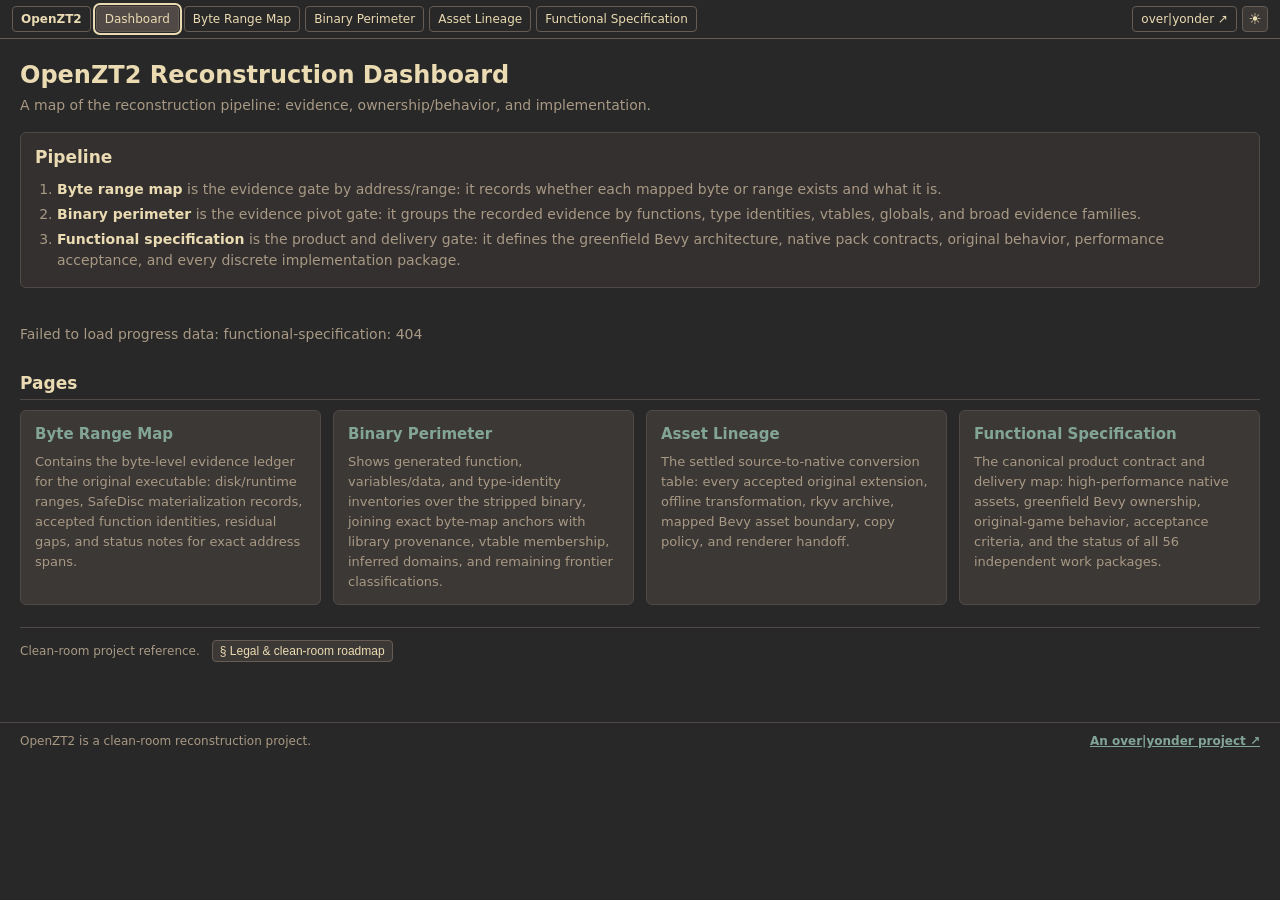
==== source/index.html @ 0810d1c4 "Prepare site for Cloudflare Pages" ====
<!doctype html>
<html lang="en">
<meta charset="utf-8">
<meta name="viewport" content="width=device-width, initial-scale=1">
<meta name="robots" content="noindex, nofollow">
<title>OpenZT2 — Reconstruction Dashboard</title>
<link rel="canonical" href="https://openzt2.over-yonder.tech/">
<style>
:root{color-scheme:light;--fg:#3c3836;--muted:#7c6f64;--line:#d5c4a1;--panel:#fbf1c7;--soft:#ebdbb2;--link:#076678;--control:#f2e5bc;--control-border:#a89984;--active:#ebdbb2;--ok:#79740e;--warn:#b57614;--frontier:#8f3f71;--bad:#9d0006}
:root[data-theme="dark"]{color-scheme:dark;--fg:#ebdbb2;--muted:#a89984;--line:#504945;--panel:#282828;--soft:#3c3836;--link:#83a598;--control:#3c3836;--control-border:#665c54;--active:#504945;--ok:#98971a;--warn:#d79921;--frontier:#b16286;--bad:#cc241d}
*{box-sizing:border-box}html,body{background:var(--panel);color:var(--fg);overscroll-behavior:none}body{margin:0;font:14px/1.5 system-ui,sans-serif}a{color:var(--link)}
button,input,select{background:var(--control);color:var(--fg);border:1px solid var(--control-border);border-radius:4px;padding:3px 7px;font-size:12px}button{cursor:pointer}
.tabs{box-sizing:border-box;display:grid;grid-template-columns:repeat(4,minmax(0,1fr)) 34px 26px;gap:5px;width:min(calc(100vw - 24px),1000px);margin:5px auto 6px;font:12px/1.05 system-ui,sans-serif}.tabs a{display:flex;align-items:center;justify-content:center;min-height:24px;padding:2px 6px;text-align:center;white-space:nowrap;color:var(--fg);text-decoration:none;border:1px solid var(--control-border);border-radius:4px;background:var(--panel)}.tabs a.active{background:var(--active);outline:2px solid currentColor;outline-offset:1px}
.tabs a.gstart{margin-left:9px;position:relative}.tabs a.gstart::before{content:"";position:absolute;left:-5px;top:2px;bottom:2px;border-left:1px solid var(--control-border)}
.nav-icon{display:none}.theme-toggle{width:24px;height:24px;display:flex;align-items:center;justify-content:center;background:var(--control);color:var(--fg);border:1px solid var(--control-border);border-radius:4px;padding:0;font:15px/1 system-ui,sans-serif;cursor:pointer}
main{max-width:1180px;margin:0 auto;padding:8px 20px 60px}h1{font-size:24px;margin:10px 0 2px}.sub{color:var(--muted);margin:0 0 16px}
.pipeline{border:1px solid var(--line);border-radius:6px;background:color-mix(in srgb,var(--soft) 55%,transparent);padding:12px 14px;margin:12px 0 18px}.pipeline h2{margin:0 0 8px;border:0;padding:0}.pipeline ol{margin:0;padding-left:22px}.pipeline li{margin:4px 0;color:var(--muted)}.pipeline strong{color:var(--fg)}
.progress-grid{display:grid;grid-template-columns:repeat(2,minmax(0,1fr));gap:12px;margin:14px 0 18px}
.progress-card{border:1px solid var(--line);border-radius:5px;background:color-mix(in srgb,var(--soft) 55%,transparent);padding:10px 12px}.progress-card h3{margin:0 0 7px;font-size:15px}.progress-card h3 a{text-decoration:none}
.progress-card.primary{grid-column:1/-1}
.stacked-bar{display:flex;width:100%;height:28px;overflow:hidden;border:1px solid var(--control-border);border-radius:4px;background:var(--panel)}
.seg{display:flex;align-items:center;justify-content:center;min-width:2px;color:#fbf1c7;font:700 11px/1 system-ui,sans-serif;white-space:nowrap}.seg-accepted,.seg-known,.seg-named,.seg-all{background:#79740e}.seg-candidate,.seg-some{background:#b57614}.seg-open,.seg-unnamed,.seg-none{background:#9d0006}.seg-mid,.seg-type{background:#076678}.seg-support{background:#7c6f64}.mini-label{margin:8px 0 3px;font-size:12px;color:var(--muted)}
.seg-brief{background:#b57614}.seg-active{background:#8f3f71}.seg-implemented{background:#076678}.seg-verified{background:#79740e}.seg-blocked{background:#9d0006}
.legend{display:grid;grid-template-columns:repeat(auto-fit,minmax(170px,1fr));gap:3px 12px;margin:7px 0 0;font-size:12px;color:var(--muted)}.legend-row{display:flex;align-items:center;gap:6px}.swatch{width:10px;height:10px;border-radius:2px;display:inline-block;flex:0 0 auto}.progress-note{font-size:12.5px;color:var(--muted);margin:8px 0 0!important}
h2{font-size:17px;margin:26px 0 6px;border-bottom:1px solid var(--line);padding-bottom:3px}
.doc-grid{display:grid;grid-template-columns:repeat(auto-fit,minmax(230px,1fr));gap:12px;margin:10px 0 18px}
.doc-card{border:1px solid var(--line);border-radius:6px;background:var(--soft);padding:12px 14px}
.doc-card h3{margin:0 0 6px;font-size:15px}.doc-card p{margin:0;color:var(--muted);font-size:13px;line-height:1.55}.doc-card a{font-weight:700;text-decoration:none}
.legalrow{margin:22px 0 0;border-top:1px solid var(--line);padding-top:12px;color:var(--muted);font-size:12px;display:flex;gap:12px;align-items:center;flex-wrap:wrap}
.legalrow button{font-size:12px}
.modal[hidden]{display:none}.modal{position:fixed;inset:0;background:rgba(0,0,0,.5);display:flex;align-items:center;justify-content:center;z-index:60}
.modal-box{background:var(--panel);width:min(92vw,1000px);height:min(88vh,900px);border:1px solid var(--line);border-radius:6px;display:flex;flex-direction:column}
.modal-box header{display:flex;justify-content:space-between;align-items:center;padding:6px 10px;border-bottom:1px solid var(--line)}
.modal-box iframe{flex:1;border:0;width:100%}
@media(min-width:881px){.tabs{grid-template-columns:minmax(72px,.8fr) minmax(110px,1fr) minmax(96px,.9fr) minmax(220px,1.6fr) 34px 26px;width:min(calc(100vw - 24px),1000px)}}@media(max-width:880px){body{padding-bottom:62px}.tabs{position:fixed;left:0;right:0;bottom:0;z-index:50;grid-template-columns:repeat(6,minmax(0,1fr));width:100%;margin:0;padding:6px 8px;background:var(--panel);border-top:1px solid var(--control-border);font:11px/1 system-ui,sans-serif}.tabs a{min-height:48px;padding:0;white-space:normal;border-radius:4px;min-width:0}.tabs a.gstart{margin-left:0}.tabs a.gstart::before{display:none}.nav-icon{display:block;font:22px/1 system-ui,sans-serif}.nav-label{position:absolute;width:1px;height:1px;overflow:hidden;clip:rect(0 0 0 0);white-space:nowrap}.theme-toggle,.reload-toggle{width:48px;height:48px;font-size:22px}main{padding:8px 10px 74px}.progress-grid{grid-template-columns:1fr}.seg{font-size:10px}}
</style>
<link rel="stylesheet" href="site-shell.css?v=1">
<!-- Cloudflare Web Analytics -->
<script defer src="https://static.cloudflareinsights.com/beacon.min.js" data-cf-beacon="{&quot;token&quot;:&quot;7462f5834b4745449f0f5e46d98a53ab&quot;}"></script>
<!-- End Cloudflare Web Analytics -->
<body>
<nav class="tabs" aria-label="OpenZT2"><a class="site-brand" href="/">OpenZT2</a><a class="active" href="/"><span class="nav-icon" aria-hidden="true">▣</span><span class="nav-label">Dashboard</span></a><a class="gstart" href="zt-disk-map"><span class="nav-icon" aria-hidden="true">▦</span><span class="nav-label">Byte Range Map</span></a><a href="perimeter"><span class="nav-icon" aria-hidden="true">▤</span><span class="nav-label">Binary Perimeter</span></a><a href="asset-lineage"><span class="nav-icon" aria-hidden="true">⇥</span><span class="nav-label">Asset Lineage</span></a><a class="gstart" href="functional-specification"><span class="nav-icon" aria-hidden="true">◇</span><span class="nav-label">Functional Specification</span></a><a class="site-company" href="https://over-yonder.tech/">over|yonder ↗</a></nav>
<main>
 <h1>OpenZT2 Reconstruction Dashboard</h1>
 <p class="sub">A map of the reconstruction pipeline: evidence, ownership/behavior, and implementation.</p>

 <section class="pipeline" aria-label="Reconstruction pipeline">
  <h2>Pipeline</h2>
  <ol>
   <li><strong>Byte range map</strong> is the evidence gate by address/range: it records whether each mapped byte or range exists and what it is.</li>
   <li><strong>Binary perimeter</strong> is the evidence pivot gate: it groups the recorded evidence by functions, type identities, vtables, globals, and broad evidence families.</li>
   <li><strong>Functional specification</strong> is the product and delivery gate: it defines the greenfield Bevy architecture, native pack contracts, original behavior, performance acceptance, and every discrete implementation package.</li>
  </ol>
 </section>

 <div class="progress-grid" id="progress-bars" aria-label="Project progress summary"></div>

 <h2>Pages</h2>
 <div class="doc-grid" aria-label="Project page guide">
  <div class="doc-card">
   <h3><a href="zt-disk-map">Byte Range Map</a></h3>
   <p>Contains the byte-level evidence ledger for the original executable: disk/runtime ranges, SafeDisc materialization records, accepted function identities, residual gaps, and status notes for exact address spans.</p>
  </div>
  <div class="doc-card">
   <h3><a href="perimeter">Binary Perimeter</a></h3>
   <p>Shows generated function, variables/data, and type-identity inventories over the stripped binary, joining exact byte-map anchors with library provenance, vtable membership, inferred domains, and remaining frontier classifications.</p>
  </div>
  <div class="doc-card">
   <h3><a href="asset-lineage">Asset Lineage</a></h3>
   <p>The settled source-to-native conversion table: every accepted original extension, offline transformation, rkyv archive, mapped Bevy asset boundary, copy policy, and renderer handoff.</p>
  </div>
  <div class="doc-card">
   <h3><a href="functional-specification">Functional Specification</a></h3>
   <p>The canonical product contract and delivery map: high-performance native assets, greenfield Bevy ownership, original-game behavior, acceptance criteria, and the status of all 56 independent work packages.</p>
  </div>
 </div>

 <div class="legalrow">
  <span>Clean-room project reference.</span>
  <button type="button" id="legal-open">§ Legal &amp; clean-room roadmap</button>
 </div>
</main>
<footer class="site-footer"><span>OpenZT2 is a clean-room reconstruction project.</span><a href="https://over-yonder.tech/">An over|yonder project ↗</a></footer>
<div class="modal" id="legal-modal" hidden>
 <div class="modal-box">
  <header><strong>Clean-Room Legal Roadmap</strong><button type="button" id="legal-close">Close</button></header>
  <iframe class="legal-frame" src="clean-room-legal-roadmap" title="Legal Roadmap"></iframe>
 </div>
</div>
<script>
(()=>{const key="zt2-theme";const root=document.documentElement;const stored=()=>{try{return localStorage.getItem(key)}catch(_){return null}};const save=t=>{try{localStorage.setItem(key,t)}catch(_){}};const syncFrames=t=>{for(const f of document.querySelectorAll("iframe.legal-frame")){try{if(f.contentDocument)f.contentDocument.documentElement.dataset.theme=t}catch(_){}}};const apply=(t,p=false)=>{root.dataset.theme=t;if(p)save(t);const b=document.querySelector(".theme-toggle");if(b){b.textContent=t==="dark"?"☀":"☾";b.title="Toggle theme"}syncFrames(t)};apply(stored()==="light"?"light":"dark");window.addEventListener("DOMContentLoaded",()=>{const b=document.createElement("button");b.type="button";b.className="theme-toggle";b.onclick=()=>apply(root.dataset.theme==="dark"?"light":"dark",true);document.querySelector(".tabs").append(b);for(const f of document.querySelectorAll("iframe.legal-frame"))f.addEventListener("load",()=>syncFrames(root.dataset.theme||"dark"));apply(root.dataset.theme||"dark")})})();
const esc=s=>String(s).replace(/[&<>"']/g,c=>({"&":"&amp;","<":"&lt;",">":"&gt;",'"':"&quot;","'":"&#39;"}[c]));
async function text(urls){let last;for(const u of urls){try{const r=await fetch(u);if(r.ok)return await r.text();last=u+": "+r.status}catch(e){last=e.message}}throw new Error(last)}
function pct(n,total){return total?`${(100*n/total).toFixed(1)}%`:"0.0%"}
function seg(cls,n,total,label){return n?`<div class="seg ${cls}" style="width:${100*n/(total||1)}%" title="${esc(label)}">${pct(n,total)}</div>`:""}
function legend(cls,label){return `<div class="legend-row"><span class="swatch ${cls}"></span>${esc(label)}</div>`}
(()=>{const m=document.getElementById("legal-modal");document.getElementById("legal-open").onclick=()=>m.hidden=false;document.getElementById("legal-close").onclick=()=>m.hidden=true;m.onclick=e=>{if(e.target===m)m.hidden=true}})();
text(["functional-specification"]).then(specText=>{
 const plan=packageProgress(specText);
 document.getElementById("progress-bars").innerHTML=[
   `<div class="progress-card primary">
    <h3><a href="functional-specification">Game Package Delivery</a></h3>
    <div class="stacked-bar" role="img" aria-label="${esc(plan.aria)}">
     ${plan.segments}
    </div>
    <div class="legend">${plan.legend}</div>
    <p class="progress-note">${plan.note}</p>
   </div>`,
   `<div class="progress-card">
    <h3><a href="perimeter">Evidence Gates</a></h3>
    <p class="progress-note">Byte range and binary perimeter coverage remain on their evidence pages. The delivery bar tracks the packages whose combined acceptance produces the complete game.</p>
   </div>`
 ].join("");
}).catch(e=>{document.getElementById("progress-bars").insertAdjacentHTML("afterend",`<p class="sub">Failed to load progress data: ${esc(e.message)}</p>`)});
function packageProgress(source){
 const order=[["brief","Brief ready"],["active","Active"],["implemented","Implemented"],["verified","Verified"],["blocked","Blocked"]];
 const counts=Object.fromEntries(order.map(([s])=>[s,0]));
 const doc=new DOMParser().parseFromString(source,"text/html");
 for(const card of doc.querySelectorAll(".package-card"))for(const [status] of order)if(card.classList.contains(`package-status-${status}`))counts[status]++;
 const total=Object.values(counts).reduce((a,n)=>a+n,0);
 return {
  aria:order.filter(([s])=>counts[s]).map(([s])=>`${s} ${counts[s]}`).join(", "),
  segments:order.map(([s,l])=>seg(`seg-${s}`,counts[s],total,`${l}: ${counts[s]}`)).join(""),
  legend:order.filter(([s])=>counts[s]).map(([s,l])=>legend(`seg-${s}`,`${l}: ${counts[s].toLocaleString()}`)).join(""),
  note:`${counts.verified.toLocaleString()} of ${total.toLocaleString()} packages have passed complete acceptance. Only verified packages are green.`
 };
}
</script>
</html>
---- source/site-shell.css ----
.tabs {
  position: sticky !important;
  top: 0 !important;
  left: auto !important;
  right: auto !important;
  bottom: auto !important;
  z-index: 50 !important;
  box-sizing: border-box;
  display: flex !important;
  align-items: center;
  gap: 5px !important;
  width: auto !important;
  margin: 0 !important;
  padding: 6px 12px !important;
  overflow-x: auto;
  background: var(--panel) !important;
  border: 0 !important;
  border-bottom: 1px solid var(--control-border) !important;
  font: 12px/1.05 system-ui, sans-serif !important;
}

.tabs a,
.tabs button.nav-tab {
  box-sizing: border-box;
  flex: 0 0 auto;
  min-width: 0 !important;
  min-height: 26px !important;
  padding: 3px 8px !important;
  white-space: nowrap !important;
}

.tabs a.gstart { margin-left: 0 !important; }
.tabs a.gstart::before { display: none !important; }
.tabs .site-brand { font-weight: 700 !important; }
.tabs .site-company { margin-left: auto !important; }

.tabs .theme-toggle,
.tabs .reload-toggle {
  flex: 0 0 26px;
  width: 26px !important;
  height: 26px !important;
  min-height: 26px !important;
  font-size: 15px !important;
}

.nav-icon { display: none !important; }
.nav-label {
  position: static !important;
  width: auto !important;
  height: auto !important;
  overflow: visible !important;
  clip: auto !important;
  white-space: nowrap !important;
}

body { padding-bottom: 0 !important; }
main,
.map-content {
  width: auto !important;
  max-width: none !important;
  margin-left: 0 !important;
  margin-right: 0 !important;
}
.doc-source {
  width: auto !important;
  max-width: none !important;
  margin: 0 !important;
  padding-top: 8px !important;
}

.site-footer {
  display: flex;
  align-items: center;
  justify-content: space-between;
  gap: 12px;
  margin: 0;
  padding: 10px 20px;
  border-top: 1px solid var(--line);
  color: var(--muted);
  background: var(--panel);
  font: 12px/1.35 system-ui, sans-serif;
}
.site-footer a { font-weight: 600; }

html.embedded .tabs,
html.embedded .site-footer { display: none !important; }
html.embedded body { padding: 0 !important; }
html.embedded main { padding: 10px 12px !important; }

@media (max-width: 880px) {
  .tabs { position: sticky !important; padding: 6px 8px !important; }
  .tabs .site-company { margin-left: 0 !important; }
  main { padding-bottom: 32px !important; }
  .site-footer {
    align-items: flex-start;
    flex-direction: column;
    padding: 10px;
  }
}
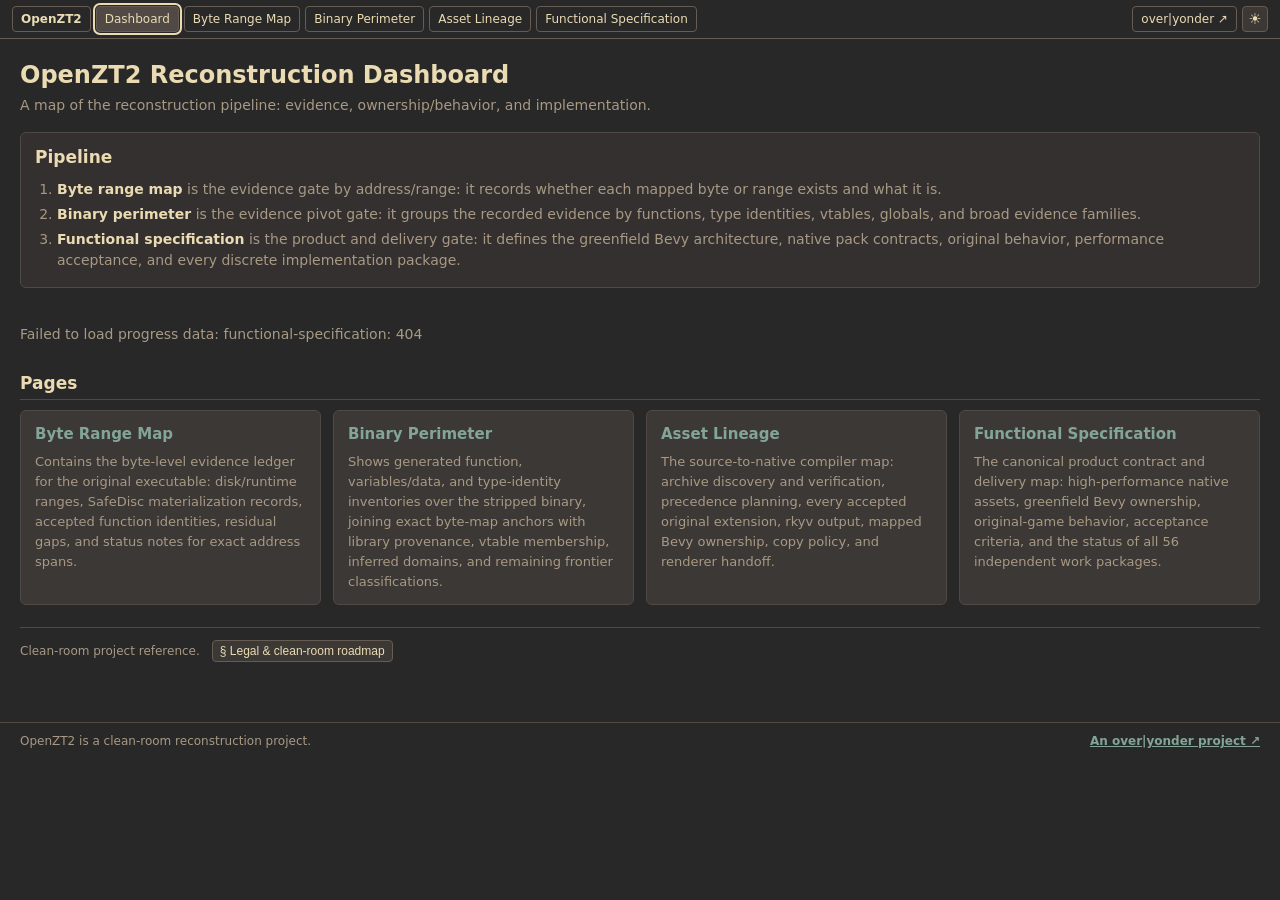
==== commit 755af6b3: "Update compiler progress and asset lineage" ====
--- a/source/index.html
+++ b/source/index.html
@@ -67,7 +67,7 @@
   </div>
   <div class="doc-card">
    <h3><a href="asset-lineage">Asset Lineage</a></h3>
-   <p>The settled source-to-native conversion table: every accepted original extension, offline transformation, rkyv archive, mapped Bevy asset boundary, copy policy, and renderer handoff.</p>
+   <p>The source-to-native compiler map: archive discovery and verification, precedence planning, every accepted original extension, rkyv output, mapped Bevy ownership, copy policy, and renderer handoff.</p>
   </div>
   <div class="doc-card">
    <h3><a href="functional-specification">Functional Specification</a></h3>
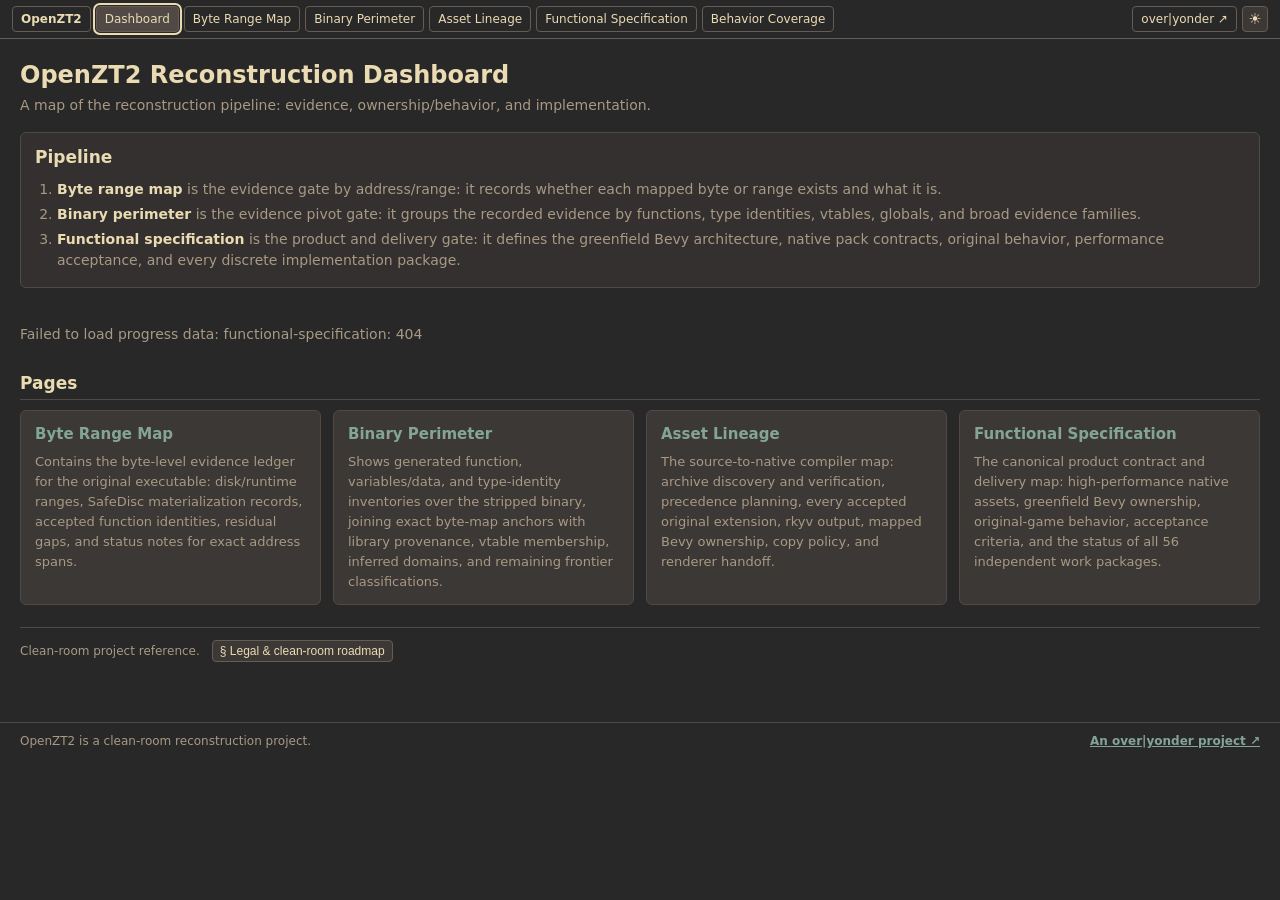
==== commit 0a4b19b1: "Publish OpenZT2 behavior coverage" ====
--- a/source/index.html
+++ b/source/index.html
@@ -39,7 +39,7 @@
 <script defer src="https://static.cloudflareinsights.com/beacon.min.js" data-cf-beacon="{&quot;token&quot;:&quot;7462f5834b4745449f0f5e46d98a53ab&quot;}"></script>
 <!-- End Cloudflare Web Analytics -->
 <body>
-<nav class="tabs" aria-label="OpenZT2"><a class="site-brand" href="/">OpenZT2</a><a class="active" href="/"><span class="nav-icon" aria-hidden="true">▣</span><span class="nav-label">Dashboard</span></a><a class="gstart" href="zt-disk-map"><span class="nav-icon" aria-hidden="true">▦</span><span class="nav-label">Byte Range Map</span></a><a href="perimeter"><span class="nav-icon" aria-hidden="true">▤</span><span class="nav-label">Binary Perimeter</span></a><a href="asset-lineage"><span class="nav-icon" aria-hidden="true">⇥</span><span class="nav-label">Asset Lineage</span></a><a class="gstart" href="functional-specification"><span class="nav-icon" aria-hidden="true">◇</span><span class="nav-label">Functional Specification</span></a><a class="site-company" href="https://over-yonder.tech/">over|yonder ↗</a></nav>
+<nav class="tabs" aria-label="OpenZT2"><a class="site-brand" href="/">OpenZT2</a><a class="active" href="/"><span class="nav-icon" aria-hidden="true">▣</span><span class="nav-label">Dashboard</span></a><a class="gstart" href="zt-disk-map"><span class="nav-icon" aria-hidden="true">▦</span><span class="nav-label">Byte Range Map</span></a><a href="perimeter"><span class="nav-icon" aria-hidden="true">▤</span><span class="nav-label">Binary Perimeter</span></a><a href="asset-lineage"><span class="nav-icon" aria-hidden="true">⇥</span><span class="nav-label">Asset Lineage</span></a><a class="gstart" href="functional-specification"><span class="nav-icon" aria-hidden="true">◇</span><span class="nav-label">Functional Specification</span></a><a href="behavior-coverage"><span class="nav-icon" aria-hidden="true">✓</span><span class="nav-label">Behavior Coverage</span></a><a class="site-company" href="https://over-yonder.tech/">over|yonder ↗</a></nav>
 <main>
  <h1>OpenZT2 Reconstruction Dashboard</h1>
  <p class="sub">A map of the reconstruction pipeline: evidence, ownership/behavior, and implementation.</p>
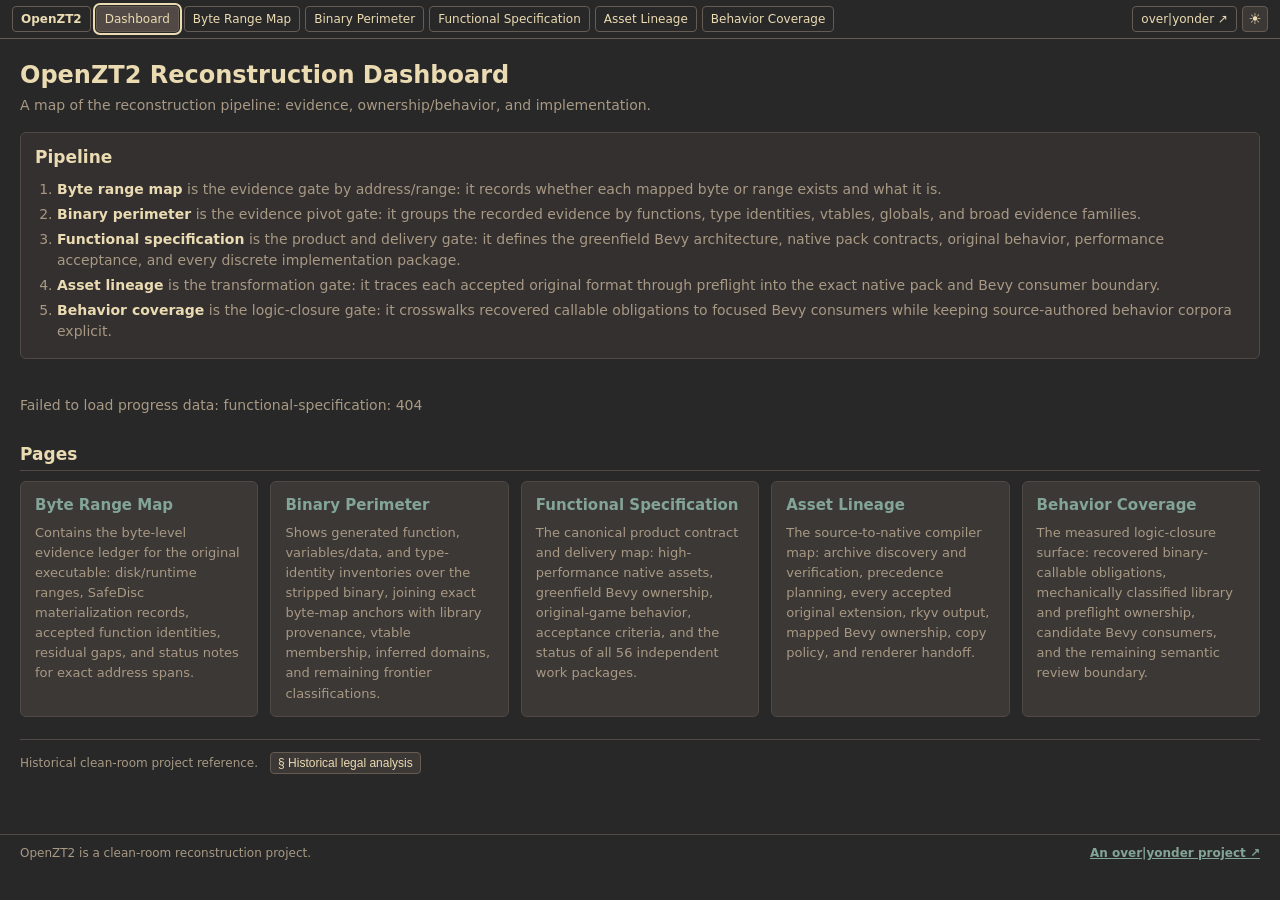
==== commit 05a7ab43: "Clarify OpenZT2 reconstruction story" ====
--- a/source/index.html
+++ b/source/index.html
@@ -39,7 +39,7 @@
 <script defer src="https://static.cloudflareinsights.com/beacon.min.js" data-cf-beacon="{&quot;token&quot;:&quot;7462f5834b4745449f0f5e46d98a53ab&quot;}"></script>
 <!-- End Cloudflare Web Analytics -->
 <body>
-<nav class="tabs" aria-label="OpenZT2"><a class="site-brand" href="/">OpenZT2</a><a class="active" href="/"><span class="nav-icon" aria-hidden="true">▣</span><span class="nav-label">Dashboard</span></a><a class="gstart" href="zt-disk-map"><span class="nav-icon" aria-hidden="true">▦</span><span class="nav-label">Byte Range Map</span></a><a href="perimeter"><span class="nav-icon" aria-hidden="true">▤</span><span class="nav-label">Binary Perimeter</span></a><a href="asset-lineage"><span class="nav-icon" aria-hidden="true">⇥</span><span class="nav-label">Asset Lineage</span></a><a class="gstart" href="functional-specification"><span class="nav-icon" aria-hidden="true">◇</span><span class="nav-label">Functional Specification</span></a><a href="behavior-coverage"><span class="nav-icon" aria-hidden="true">✓</span><span class="nav-label">Behavior Coverage</span></a><a class="site-company" href="https://over-yonder.tech/">over|yonder ↗</a></nav>
+<nav class="tabs" aria-label="OpenZT2"><a class="site-brand" href="/">OpenZT2</a><a class="active" href="/"><span class="nav-icon" aria-hidden="true">▣</span><span class="nav-label">Dashboard</span></a><a class="gstart" href="zt-disk-map"><span class="nav-icon" aria-hidden="true">▦</span><span class="nav-label">Byte Range Map</span></a><a href="perimeter"><span class="nav-icon" aria-hidden="true">▤</span><span class="nav-label">Binary Perimeter</span></a><a class="gstart" href="functional-specification"><span class="nav-icon" aria-hidden="true">◇</span><span class="nav-label">Functional Specification</span></a><a href="asset-lineage"><span class="nav-icon" aria-hidden="true">⇥</span><span class="nav-label">Asset Lineage</span></a><a href="behavior-coverage"><span class="nav-icon" aria-hidden="true">✓</span><span class="nav-label">Behavior Coverage</span></a><a class="site-company" href="https://over-yonder.tech/">over|yonder ↗</a></nav>
 <main>
  <h1>OpenZT2 Reconstruction Dashboard</h1>
  <p class="sub">A map of the reconstruction pipeline: evidence, ownership/behavior, and implementation.</p>
@@ -50,6 +50,8 @@
    <li><strong>Byte range map</strong> is the evidence gate by address/range: it records whether each mapped byte or range exists and what it is.</li>
    <li><strong>Binary perimeter</strong> is the evidence pivot gate: it groups the recorded evidence by functions, type identities, vtables, globals, and broad evidence families.</li>
    <li><strong>Functional specification</strong> is the product and delivery gate: it defines the greenfield Bevy architecture, native pack contracts, original behavior, performance acceptance, and every discrete implementation package.</li>
+   <li><strong>Asset lineage</strong> is the transformation gate: it traces each accepted original format through preflight into the exact native pack and Bevy consumer boundary.</li>
+   <li><strong>Behavior coverage</strong> is the logic-closure gate: it crosswalks recovered callable obligations to focused Bevy consumers while keeping source-authored behavior corpora explicit.</li>
   </ol>
  </section>
 
@@ -66,25 +68,29 @@
    <p>Shows generated function, variables/data, and type-identity inventories over the stripped binary, joining exact byte-map anchors with library provenance, vtable membership, inferred domains, and remaining frontier classifications.</p>
   </div>
   <div class="doc-card">
+   <h3><a href="functional-specification">Functional Specification</a></h3>
+   <p>The canonical product contract and delivery map: high-performance native assets, greenfield Bevy ownership, original-game behavior, acceptance criteria, and the status of all 56 independent work packages.</p>
+  </div>
+  <div class="doc-card">
    <h3><a href="asset-lineage">Asset Lineage</a></h3>
    <p>The source-to-native compiler map: archive discovery and verification, precedence planning, every accepted original extension, rkyv output, mapped Bevy ownership, copy policy, and renderer handoff.</p>
   </div>
   <div class="doc-card">
-   <h3><a href="functional-specification">Functional Specification</a></h3>
-   <p>The canonical product contract and delivery map: high-performance native assets, greenfield Bevy ownership, original-game behavior, acceptance criteria, and the status of all 56 independent work packages.</p>
+   <h3><a href="behavior-coverage">Behavior Coverage</a></h3>
+   <p>The measured logic-closure surface: recovered binary-callable obligations, mechanically classified library and preflight ownership, candidate Bevy consumers, and the remaining semantic review boundary.</p>
   </div>
  </div>
 
  <div class="legalrow">
-  <span>Clean-room project reference.</span>
-  <button type="button" id="legal-open">§ Legal &amp; clean-room roadmap</button>
+  <span>Historical clean-room project reference.</span>
+  <button type="button" id="legal-open">§ Historical legal analysis</button>
  </div>
 </main>
 <footer class="site-footer"><span>OpenZT2 is a clean-room reconstruction project.</span><a href="https://over-yonder.tech/">An over|yonder project ↗</a></footer>
 <div class="modal" id="legal-modal" hidden>
  <div class="modal-box">
-  <header><strong>Clean-Room Legal Roadmap</strong><button type="button" id="legal-close">Close</button></header>
-  <iframe class="legal-frame" src="clean-room-legal-roadmap" title="Legal Roadmap"></iframe>
+  <header><strong>Historical Clean-Room Legal Analysis</strong><button type="button" id="legal-close">Close</button></header>
+  <iframe class="legal-frame" src="clean-room-legal-roadmap" title="Historical clean-room legal analysis"></iframe>
  </div>
 </div>
 <script>
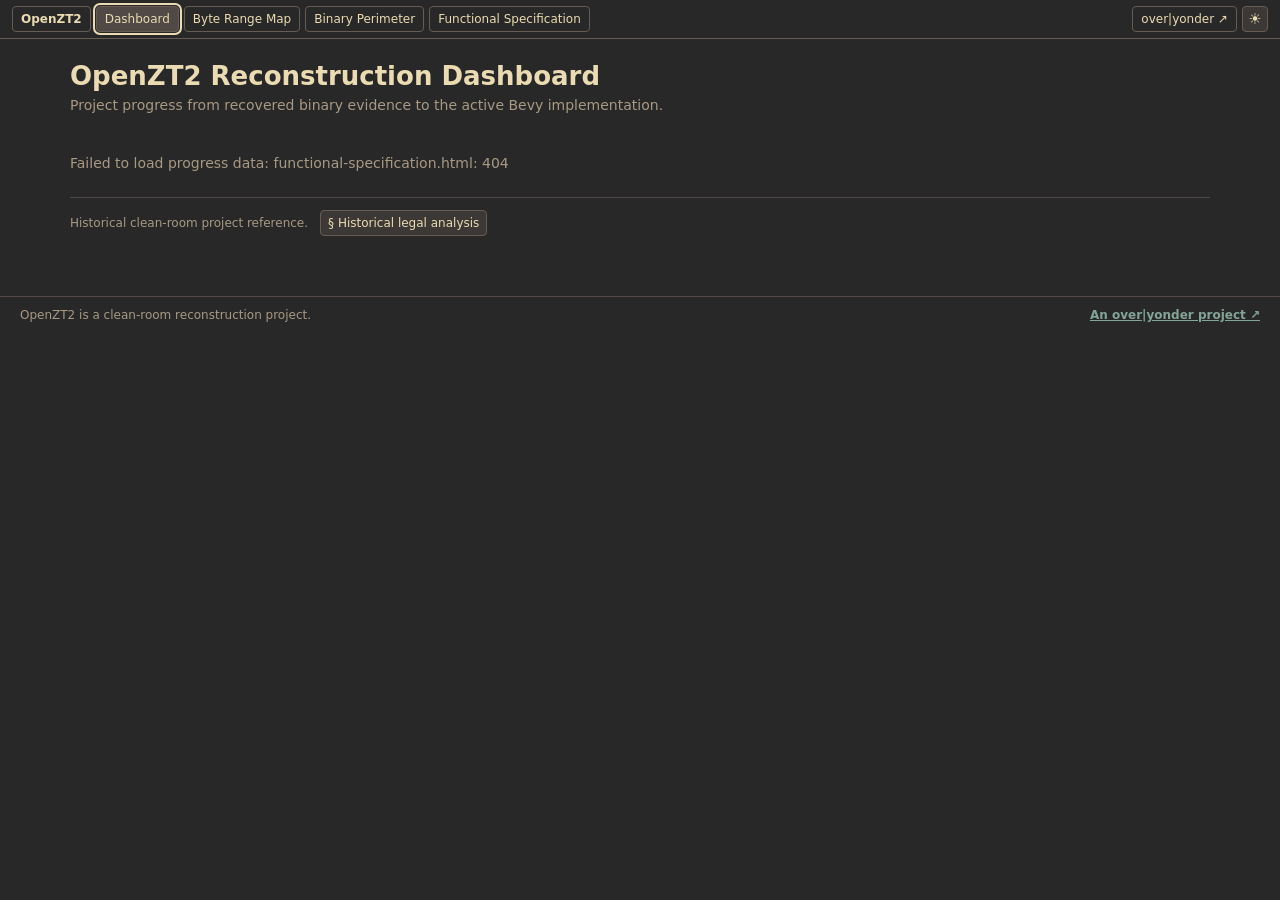
==== commit 792b3f4c: "Consolidate reconstruction documentation" ====
--- a/source/index.html
+++ b/source/index.html
@@ -14,7 +14,6 @@
 .tabs a.gstart{margin-left:9px;position:relative}.tabs a.gstart::before{content:"";position:absolute;left:-5px;top:2px;bottom:2px;border-left:1px solid var(--control-border)}
 .nav-icon{display:none}.theme-toggle{width:24px;height:24px;display:flex;align-items:center;justify-content:center;background:var(--control);color:var(--fg);border:1px solid var(--control-border);border-radius:4px;padding:0;font:15px/1 system-ui,sans-serif;cursor:pointer}
 main{max-width:1180px;margin:0 auto;padding:8px 20px 60px}h1{font-size:24px;margin:10px 0 2px}.sub{color:var(--muted);margin:0 0 16px}
-.pipeline{border:1px solid var(--line);border-radius:6px;background:color-mix(in srgb,var(--soft) 55%,transparent);padding:12px 14px;margin:12px 0 18px}.pipeline h2{margin:0 0 8px;border:0;padding:0}.pipeline ol{margin:0;padding-left:22px}.pipeline li{margin:4px 0;color:var(--muted)}.pipeline strong{color:var(--fg)}
 .progress-grid{display:grid;grid-template-columns:repeat(2,minmax(0,1fr));gap:12px;margin:14px 0 18px}
 .progress-card{border:1px solid var(--line);border-radius:5px;background:color-mix(in srgb,var(--soft) 55%,transparent);padding:10px 12px}.progress-card h3{margin:0 0 7px;font-size:15px}.progress-card h3 a{text-decoration:none}
 .progress-card.primary{grid-column:1/-1}
@@ -23,9 +22,6 @@
 .seg-brief{background:#b57614}.seg-active{background:#8f3f71}.seg-implemented{background:#076678}.seg-verified{background:#79740e}.seg-blocked{background:#9d0006}
 .legend{display:grid;grid-template-columns:repeat(auto-fit,minmax(170px,1fr));gap:3px 12px;margin:7px 0 0;font-size:12px;color:var(--muted)}.legend-row{display:flex;align-items:center;gap:6px}.swatch{width:10px;height:10px;border-radius:2px;display:inline-block;flex:0 0 auto}.progress-note{font-size:12.5px;color:var(--muted);margin:8px 0 0!important}
 h2{font-size:17px;margin:26px 0 6px;border-bottom:1px solid var(--line);padding-bottom:3px}
-.doc-grid{display:grid;grid-template-columns:repeat(auto-fit,minmax(230px,1fr));gap:12px;margin:10px 0 18px}
-.doc-card{border:1px solid var(--line);border-radius:6px;background:var(--soft);padding:12px 14px}
-.doc-card h3{margin:0 0 6px;font-size:15px}.doc-card p{margin:0;color:var(--muted);font-size:13px;line-height:1.55}.doc-card a{font-weight:700;text-decoration:none}
 .legalrow{margin:22px 0 0;border-top:1px solid var(--line);padding-top:12px;color:var(--muted);font-size:12px;display:flex;gap:12px;align-items:center;flex-wrap:wrap}
 .legalrow button{font-size:12px}
 .modal[hidden]{display:none}.modal{position:fixed;inset:0;background:rgba(0,0,0,.5);display:flex;align-items:center;justify-content:center;z-index:60}
@@ -39,47 +35,12 @@
 <script defer src="https://static.cloudflareinsights.com/beacon.min.js" data-cf-beacon="{&quot;token&quot;:&quot;7462f5834b4745449f0f5e46d98a53ab&quot;}"></script>
 <!-- End Cloudflare Web Analytics -->
 <body>
-<nav class="tabs" aria-label="OpenZT2"><a class="site-brand" href="/">OpenZT2</a><a class="active" href="/"><span class="nav-icon" aria-hidden="true">▣</span><span class="nav-label">Dashboard</span></a><a class="gstart" href="zt-disk-map"><span class="nav-icon" aria-hidden="true">▦</span><span class="nav-label">Byte Range Map</span></a><a href="perimeter"><span class="nav-icon" aria-hidden="true">▤</span><span class="nav-label">Binary Perimeter</span></a><a class="gstart" href="functional-specification"><span class="nav-icon" aria-hidden="true">◇</span><span class="nav-label">Functional Specification</span></a><a href="asset-lineage"><span class="nav-icon" aria-hidden="true">⇥</span><span class="nav-label">Asset Lineage</span></a><a href="behavior-coverage"><span class="nav-icon" aria-hidden="true">✓</span><span class="nav-label">Behavior Coverage</span></a><a class="site-company" href="https://over-yonder.tech/">over|yonder ↗</a></nav>
+<nav class="tabs" aria-label="OpenZT2"><a class="site-brand" href="/">OpenZT2</a><a class="active" href="/"><span class="nav-icon" aria-hidden="true">▣</span><span class="nav-label">Dashboard</span></a><a href="zt-disk-map"><span class="nav-icon" aria-hidden="true">▦</span><span class="nav-label">Byte Range Map</span></a><a href="perimeter"><span class="nav-icon" aria-hidden="true">▤</span><span class="nav-label">Binary Perimeter</span></a><a href="functional-specification"><span class="nav-icon" aria-hidden="true">◇</span><span class="nav-label">Functional Specification</span></a><a class="site-company" href="https://over-yonder.tech/">over|yonder ↗</a></nav>
 <main>
  <h1>OpenZT2 Reconstruction Dashboard</h1>
- <p class="sub">A map of the reconstruction pipeline: evidence, ownership/behavior, and implementation.</p>
-
- <section class="pipeline" aria-label="Reconstruction pipeline">
-  <h2>Pipeline</h2>
-  <ol>
-   <li><strong>Byte range map</strong> is the evidence gate by address/range: it records whether each mapped byte or range exists and what it is.</li>
-   <li><strong>Binary perimeter</strong> is the evidence pivot gate: it groups the recorded evidence by functions, type identities, vtables, globals, and broad evidence families.</li>
-   <li><strong>Functional specification</strong> is the product and delivery gate: it defines the greenfield Bevy architecture, native pack contracts, original behavior, performance acceptance, and every discrete implementation package.</li>
-   <li><strong>Asset lineage</strong> is the transformation gate: it traces each accepted original format through preflight into the exact native pack and Bevy consumer boundary.</li>
-   <li><strong>Behavior coverage</strong> is the logic-closure gate: it crosswalks recovered callable obligations to focused Bevy consumers while keeping source-authored behavior corpora explicit.</li>
-  </ol>
- </section>
+ <p class="sub">Project progress from recovered binary evidence to the active Bevy implementation.</p>
 
  <div class="progress-grid" id="progress-bars" aria-label="Project progress summary"></div>
-
- <h2>Pages</h2>
- <div class="doc-grid" aria-label="Project page guide">
-  <div class="doc-card">
-   <h3><a href="zt-disk-map">Byte Range Map</a></h3>
-   <p>Contains the byte-level evidence ledger for the original executable: disk/runtime ranges, SafeDisc materialization records, accepted function identities, residual gaps, and status notes for exact address spans.</p>
-  </div>
-  <div class="doc-card">
-   <h3><a href="perimeter">Binary Perimeter</a></h3>
-   <p>Shows generated function, variables/data, and type-identity inventories over the stripped binary, joining exact byte-map anchors with library provenance, vtable membership, inferred domains, and remaining frontier classifications.</p>
-  </div>
-  <div class="doc-card">
-   <h3><a href="functional-specification">Functional Specification</a></h3>
-   <p>The canonical product contract and delivery map: high-performance native assets, greenfield Bevy ownership, original-game behavior, acceptance criteria, and the status of all 56 independent work packages.</p>
-  </div>
-  <div class="doc-card">
-   <h3><a href="asset-lineage">Asset Lineage</a></h3>
-   <p>The source-to-native compiler map: archive discovery and verification, precedence planning, every accepted original extension, rkyv output, mapped Bevy ownership, copy policy, and renderer handoff.</p>
-  </div>
-  <div class="doc-card">
-   <h3><a href="behavior-coverage">Behavior Coverage</a></h3>
-   <p>The measured logic-closure surface: recovered binary-callable obligations, mechanically classified library and preflight ownership, candidate Bevy consumers, and the remaining semantic review boundary.</p>
-  </div>
- </div>
 
  <div class="legalrow">
   <span>Historical clean-room project reference.</span>
@@ -101,22 +62,23 @@
 function seg(cls,n,total,label){return n?`<div class="seg ${cls}" style="width:${100*n/(total||1)}%" title="${esc(label)}">${pct(n,total)}</div>`:""}
 function legend(cls,label){return `<div class="legend-row"><span class="swatch ${cls}"></span>${esc(label)}</div>`}
 (()=>{const m=document.getElementById("legal-modal");document.getElementById("legal-open").onclick=()=>m.hidden=false;document.getElementById("legal-close").onclick=()=>m.hidden=true;m.onclick=e=>{if(e.target===m)m.hidden=true}})();
-text(["functional-specification"]).then(specText=>{
+text(["functional-specification","functional-specification.html"]).then(specText=>{
  const plan=packageProgress(specText);
- document.getElementById("progress-bars").innerHTML=[
-   `<div class="progress-card primary">
-    <h3><a href="functional-specification">Game Package Delivery</a></h3>
-    <div class="stacked-bar" role="img" aria-label="${esc(plan.aria)}">
-     ${plan.segments}
-    </div>
-    <div class="legend">${plan.legend}</div>
-    <p class="progress-note">${plan.note}</p>
-   </div>`,
-   `<div class="progress-card">
-    <h3><a href="perimeter">Evidence Gates</a></h3>
-    <p class="progress-note">Byte range and binary perimeter coverage remain on their evidence pages. The delivery bar tracks the packages whose combined acceptance produces the complete game.</p>
-   </div>`
- ].join("");
+ document.getElementById("progress-bars").innerHTML=`
+  <div class="progress-card primary">
+   <h3>Project timeline</h3>
+   <div class="timeline-stages">
+    <a class="timeline-stage complete" href="zt-disk-map"><span>1</span><strong>Unpacking &amp; decompilation</strong><small>Complete</small></a>
+    <a class="timeline-stage complete" href="zt-disk-map"><span>2</span><strong>Binary mapping &amp; analysis</strong><small>Complete</small></a>
+    <a class="timeline-stage complete" href="perimeter"><span>3</span><strong>Perimeter review &amp; reverse engineering</strong><small>Complete</small></a>
+    <a class="timeline-stage complete" href="functional-specification"><span>4</span><strong>Functional specification</strong><small>Established</small></a>
+    <a class="timeline-stage active" href="functional-specification#implementation-packages"><span>5</span><strong>Bevy implementation</strong><small>Active</small></a>
+   </div>
+   <h3>Implementation acceptance</h3>
+   <div class="stacked-bar" role="img" aria-label="${esc(plan.aria)}">${plan.segments}</div>
+   <div class="legend">${plan.legend}</div>
+   <p class="progress-note">${plan.note}</p>
+  </div>`;
 }).catch(e=>{document.getElementById("progress-bars").insertAdjacentHTML("afterend",`<p class="sub">Failed to load progress data: ${esc(e.message)}</p>`)});
 function packageProgress(source){
  const order=[["brief","Brief ready"],["active","Active"],["implemented","Implemented"],["verified","Verified"],["blocked","Blocked"]];
--- a/source/site-shell.css
+++ b/source/site-shell.css
@@ -19,6 +19,128 @@
   font: 12px/1.05 system-ui, sans-serif !important;
 }
 
+:root {
+  color-scheme: light;
+  --fg: #3c3836;
+  --muted: #7c6f64;
+  --line: #d5c4a1;
+  --panel: #fbf1c7;
+  --soft: #ebdbb2;
+  --link: #076678;
+  --control: #f2e5bc;
+  --control-border: #a89984;
+  --active: #ebdbb2;
+  --ok: #79740e;
+  --warn: #b57614;
+  --frontier: #8f3f71;
+  --bad: #9d0006;
+}
+:root[data-theme="dark"] {
+  color-scheme: dark;
+  --fg: #ebdbb2;
+  --muted: #a89984;
+  --line: #504945;
+  --panel: #282828;
+  --soft: #3c3836;
+  --link: #83a598;
+  --control: #3c3836;
+  --control-border: #665c54;
+  --active: #504945;
+  --ok: #98971a;
+  --warn: #d79921;
+  --frontier: #b16286;
+  --bad: #cc241d;
+}
+
+* { box-sizing: border-box; }
+html, body { overflow-x: clip; background: var(--panel); color: var(--fg); }
+body { margin: 0; font: 14px/1.55 system-ui, sans-serif; }
+a { color: var(--link); }
+button, input, select {
+  border: 1px solid var(--control-border);
+  border-radius: 4px;
+  background: var(--control);
+  color: var(--fg);
+  font: inherit;
+}
+
+main {
+  width: auto !important;
+  max-width: 1180px !important;
+  margin: 0 auto !important;
+  padding: 14px 20px 60px !important;
+}
+h1 { margin: 8px 0 3px; font-size: 26px; line-height: 1.2; }
+h2 { margin: 28px 0 8px; padding-bottom: 4px; border-bottom: 1px solid var(--line); font-size: 19px; }
+h3 { margin: 18px 0 6px; font-size: 15px; }
+.sub, .lede, .page-overview { max-width: 920px; margin: 0 0 14px; color: var(--muted); }
+code { padding: .05em .32em; border-radius: 3px; background: var(--soft); font: .92em ui-monospace, Menlo, Consolas, monospace; }
+
+.page-progress, .progress-grid, .coverage-grid, .plan-progress-grid, .source-progress-grid {
+  margin: 12px 0 22px !important;
+}
+.progress-card, .coverage-card, .plan-progress-card, .source-progress-card {
+  border: 1px solid var(--line) !important;
+  border-radius: 5px !important;
+  background: color-mix(in srgb, var(--soft) 50%, transparent) !important;
+}
+.stacked-bar, .plan-stacked-bar, .source-stacked-bar {
+  overflow: hidden;
+  border: 1px solid var(--control-border) !important;
+  border-radius: 4px !important;
+  background: var(--panel) !important;
+}
+.legend, .plan-legend { color: var(--muted); }
+
+.table-scroll, .lineage-wrap {
+  width: 100%;
+  margin: 10px 0 18px;
+  overflow: auto;
+  border: 1px solid var(--line);
+  border-radius: 4px;
+}
+table { border-color: var(--line); }
+th { background: var(--soft); }
+th, td { border-color: var(--line); }
+.lineage-wrap table { min-width: 1280px; border-collapse: separate; border-spacing: 0; font-size: 12.5px; }
+.lineage-wrap th, .lineage-wrap td { padding: 7px 9px; border-right: 1px solid var(--line); border-bottom: 1px solid var(--line); text-align: left; vertical-align: top; }
+.lineage-wrap thead th { position: sticky; top: 0; z-index: 3; font-size: 11px; line-height: 1.25; text-transform: uppercase; letter-spacing: .045em; }
+.lineage-wrap tbody th { position: sticky; left: 0; z-index: 2; width: 120px; background: var(--panel); }
+.lineage-wrap tbody tr:hover > * { background: color-mix(in srgb, var(--soft) 60%, var(--panel)); }
+
+.toolbar { display: flex; align-items: center; gap: 7px; flex-wrap: wrap; margin: 10px 0; }
+.toolbar input { min-width: 240px; padding: 5px 7px; }
+.toolbar button { padding: 5px 8px; cursor: pointer; }
+.toolbar button[aria-pressed="true"] { outline: 2px solid var(--fg); outline-offset: 1px; }
+.count { margin-left: auto; color: var(--muted); font-size: 12px; }
+.contract { display: grid; grid-template-columns: repeat(4, minmax(0, 1fr)); margin: 16px 0; border-block: 1px solid var(--line); }
+.contract div { padding: 10px 12px; border-right: 1px solid var(--line); }
+.contract div:last-child { border-right: 0; }
+.contract strong, .contract span { display: block; }
+.contract span { margin-top: 3px; color: var(--muted); font-size: 12px; }
+.status { display: inline-block; padding: 1px 6px; border: 1px solid var(--control-border); border-radius: 10px; font: 700 11px/1.45 ui-monospace, Menlo, Consolas, monospace; }
+.status.mapped, .status.native, .status.implemented, .status.verified { background: color-mix(in srgb, var(--ok) 28%, transparent); }
+.status.prepared, .status.partial, .status.active { background: color-mix(in srgb, var(--warn) 28%, transparent); }
+.status.omitted { background: color-mix(in srgb, var(--muted) 24%, transparent); }
+.status.blocked { background: color-mix(in srgb, var(--bad) 22%, transparent); }
+.asset-seg-mapped { background: var(--ok); }
+.asset-seg-prepared { background: var(--warn); }
+.asset-seg-omitted { background: var(--muted); }
+.asset-seg-blocked { background: var(--bad); }
+.spec-local-nav { display: flex; gap: 6px; flex-wrap: wrap; margin: 8px 0 18px; }
+.spec-local-nav a { padding: 4px 8px; border: 1px solid var(--line); border-radius: 4px; text-decoration: none; }
+.timeline-stages { display: grid; grid-template-columns: repeat(5, minmax(0, 1fr)); margin: 8px 0 18px; border: 1px solid var(--line); border-radius: 5px; overflow: hidden; }
+.timeline-stage { position: relative; min-height: 86px; padding: 10px 10px 9px; border-right: 1px solid var(--line); color: var(--fg); text-decoration: none; }
+.timeline-stage:last-child { border-right: 0; }
+.timeline-stage span { display: inline-grid; place-items: center; width: 22px; height: 22px; margin-bottom: 8px; border: 1px solid var(--control-border); border-radius: 50%; font-size: 11px; font-weight: 700; }
+.timeline-stage strong, .timeline-stage small { display: block; }
+.timeline-stage strong { font-size: 12px; line-height: 1.3; }
+.timeline-stage small { margin-top: 3px; color: var(--muted); }
+.timeline-stage.complete { background: color-mix(in srgb, var(--ok) 18%, transparent); }
+.timeline-stage.complete span { background: var(--ok); color: var(--panel); }
+.timeline-stage.active { background: color-mix(in srgb, var(--warn) 22%, transparent); box-shadow: inset 0 -3px var(--warn); }
+.timeline-stage.active span { background: var(--warn); color: var(--panel); }
+
 .tabs a,
 .tabs button.nav-tab {
   box-sizing: border-box;
@@ -57,9 +179,6 @@
 main,
 .map-content {
   width: auto !important;
-  max-width: none !important;
-  margin-left: 0 !important;
-  margin-right: 0 !important;
 }
 .doc-source {
   width: auto !important;
@@ -90,7 +209,14 @@
 @media (max-width: 880px) {
   .tabs { position: sticky !important; padding: 6px 8px !important; }
   .tabs .site-company { margin-left: 0 !important; }
-  main { padding-bottom: 32px !important; }
+  main { padding: 10px 10px 32px !important; }
+  .contract { grid-template-columns: 1fr; }
+  .timeline-stages { grid-template-columns: 1fr; }
+  .timeline-stage { min-height: 0; border-right: 0; border-bottom: 1px solid var(--line); }
+  .timeline-stage:last-child { border-bottom: 0; }
+  .contract div { border-right: 0; border-bottom: 1px solid var(--line); }
+  .contract div:last-child { border-bottom: 0; }
+  .count { width: 100%; margin-left: 0; }
   .site-footer {
     align-items: flex-start;
     flex-direction: column;
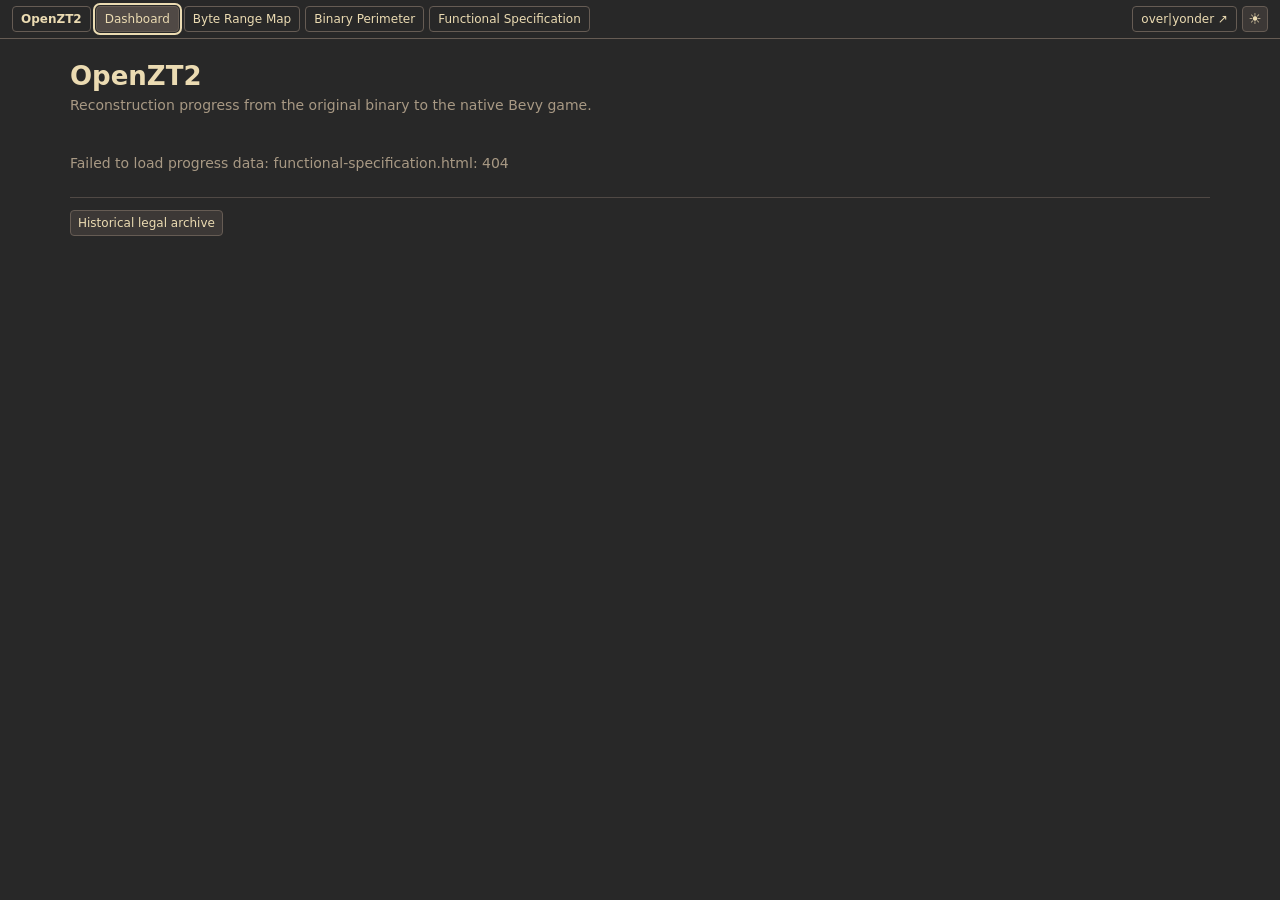
==== commit 03ad0ff0: "Update OpenZT2 generated reports" ====
--- a/source/index.html
+++ b/source/index.html
@@ -30,24 +30,20 @@
 .modal-box iframe{flex:1;border:0;width:100%}
 @media(min-width:881px){.tabs{grid-template-columns:minmax(72px,.8fr) minmax(110px,1fr) minmax(96px,.9fr) minmax(220px,1.6fr) 34px 26px;width:min(calc(100vw - 24px),1000px)}}@media(max-width:880px){body{padding-bottom:62px}.tabs{position:fixed;left:0;right:0;bottom:0;z-index:50;grid-template-columns:repeat(6,minmax(0,1fr));width:100%;margin:0;padding:6px 8px;background:var(--panel);border-top:1px solid var(--control-border);font:11px/1 system-ui,sans-serif}.tabs a{min-height:48px;padding:0;white-space:normal;border-radius:4px;min-width:0}.tabs a.gstart{margin-left:0}.tabs a.gstart::before{display:none}.nav-icon{display:block;font:22px/1 system-ui,sans-serif}.nav-label{position:absolute;width:1px;height:1px;overflow:hidden;clip:rect(0 0 0 0);white-space:nowrap}.theme-toggle,.reload-toggle{width:48px;height:48px;font-size:22px}main{padding:8px 10px 74px}.progress-grid{grid-template-columns:1fr}.seg{font-size:10px}}
 </style>
-<link rel="stylesheet" href="site-shell.css?v=1">
+<link rel="stylesheet" href="site-shell.css?v=2">
 <!-- Cloudflare Web Analytics -->
 <script defer src="https://static.cloudflareinsights.com/beacon.min.js" data-cf-beacon="{&quot;token&quot;:&quot;7462f5834b4745449f0f5e46d98a53ab&quot;}"></script>
 <!-- End Cloudflare Web Analytics -->
 <body>
 <nav class="tabs" aria-label="OpenZT2"><a class="site-brand" href="/">OpenZT2</a><a class="active" href="/"><span class="nav-icon" aria-hidden="true">▣</span><span class="nav-label">Dashboard</span></a><a href="zt-disk-map"><span class="nav-icon" aria-hidden="true">▦</span><span class="nav-label">Byte Range Map</span></a><a href="perimeter"><span class="nav-icon" aria-hidden="true">▤</span><span class="nav-label">Binary Perimeter</span></a><a href="functional-specification"><span class="nav-icon" aria-hidden="true">◇</span><span class="nav-label">Functional Specification</span></a><a class="site-company" href="https://over-yonder.tech/">over|yonder ↗</a></nav>
 <main>
- <h1>OpenZT2 Reconstruction Dashboard</h1>
- <p class="sub">Project progress from recovered binary evidence to the active Bevy implementation.</p>
+ <h1>OpenZT2</h1>
+ <p class="sub">Reconstruction progress from the original binary to the native Bevy game.</p>
 
  <div class="progress-grid" id="progress-bars" aria-label="Project progress summary"></div>
 
- <div class="legalrow">
-  <span>Historical clean-room project reference.</span>
-  <button type="button" id="legal-open">§ Historical legal analysis</button>
- </div>
+ <div class="legalrow"><button type="button" id="legal-open">Historical legal archive</button></div>
 </main>
-<footer class="site-footer"><span>OpenZT2 is a clean-room reconstruction project.</span><a href="https://over-yonder.tech/">An over|yonder project ↗</a></footer>
 <div class="modal" id="legal-modal" hidden>
  <div class="modal-box">
   <header><strong>Historical Clean-Room Legal Analysis</strong><button type="button" id="legal-close">Close</button></header>
